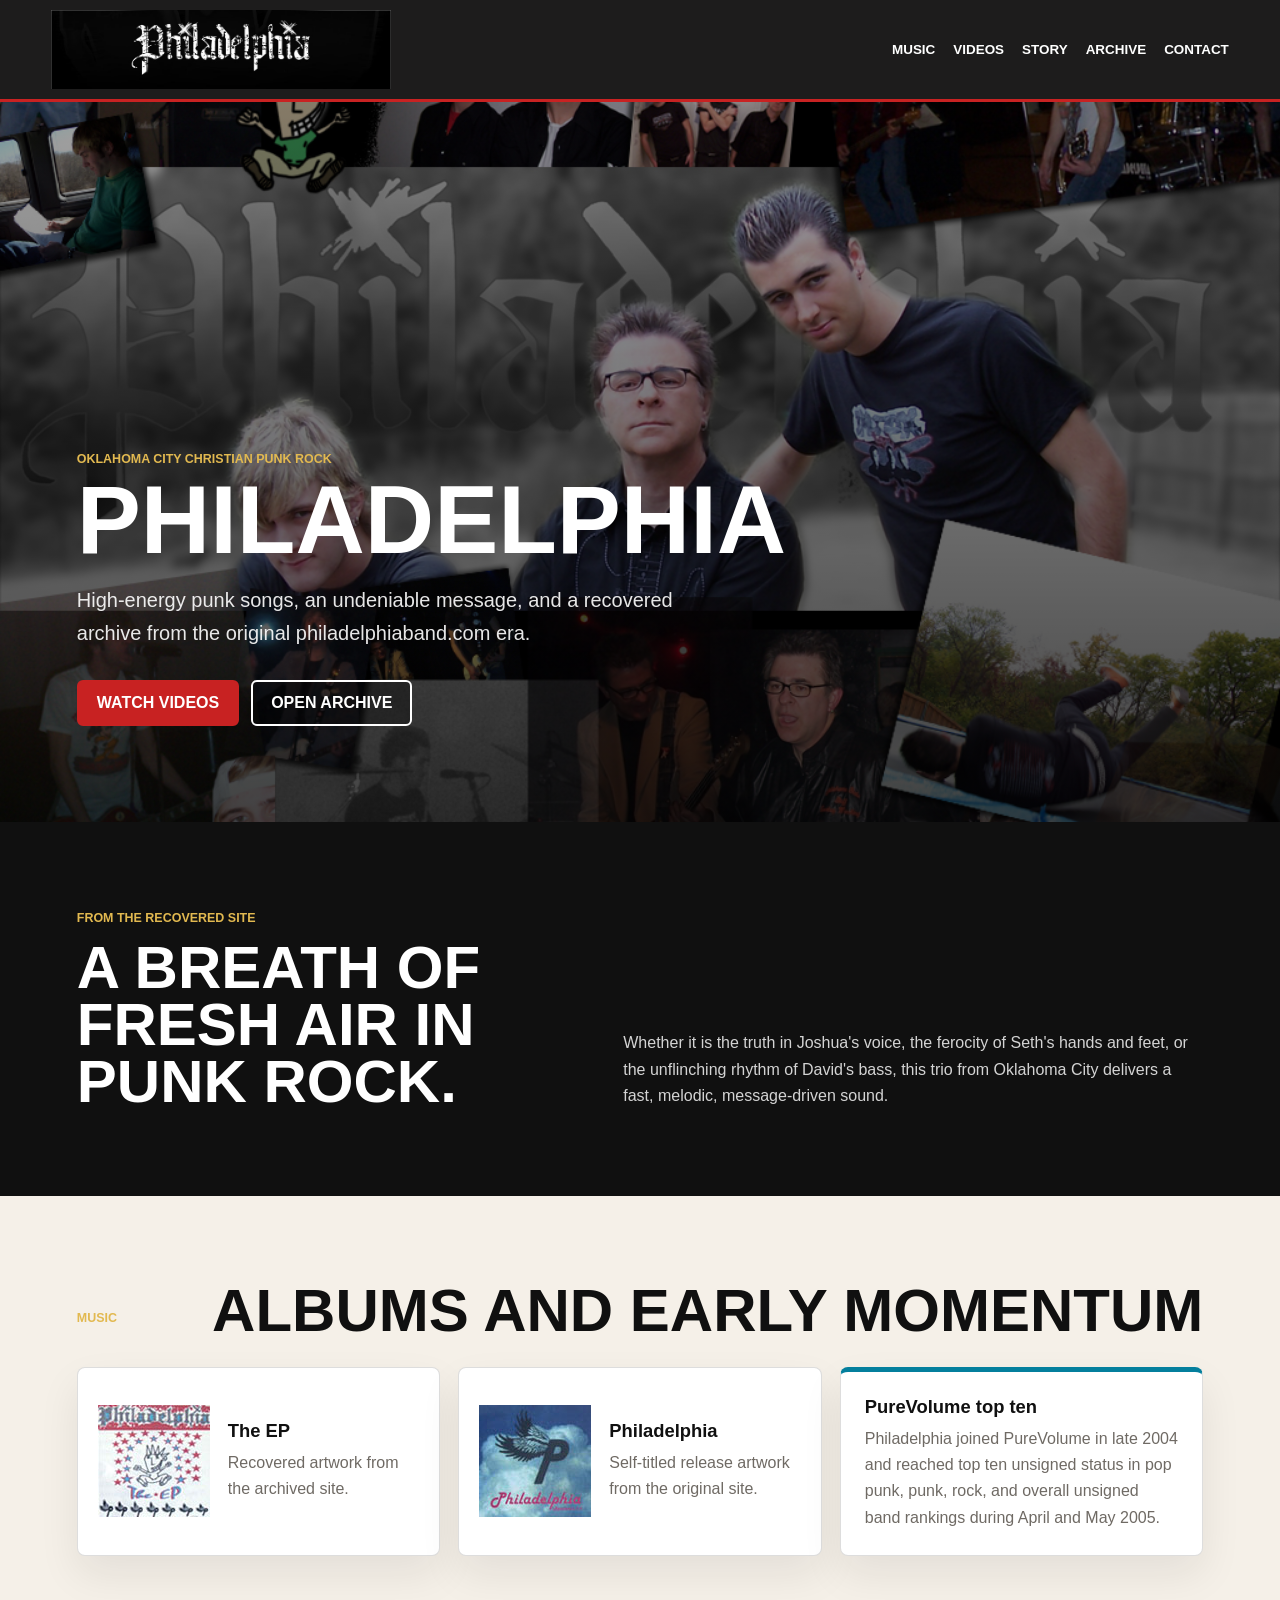
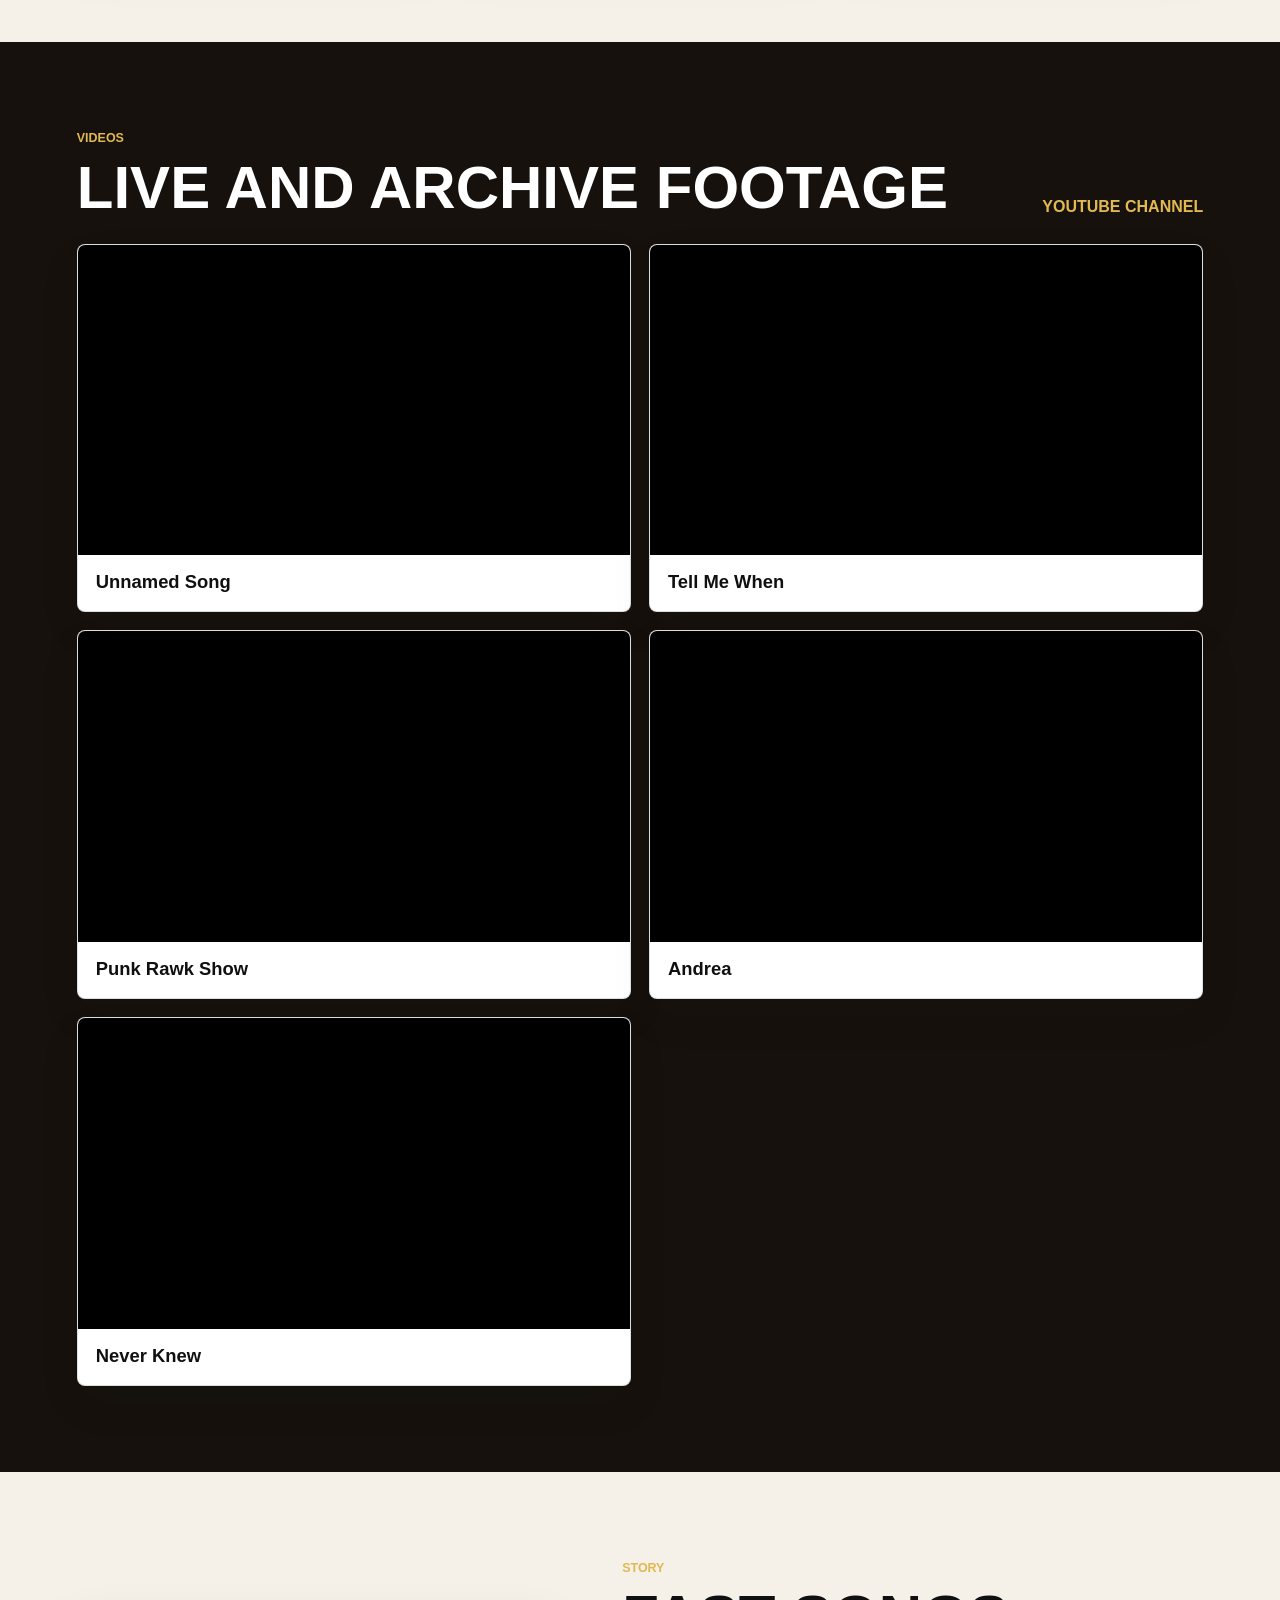
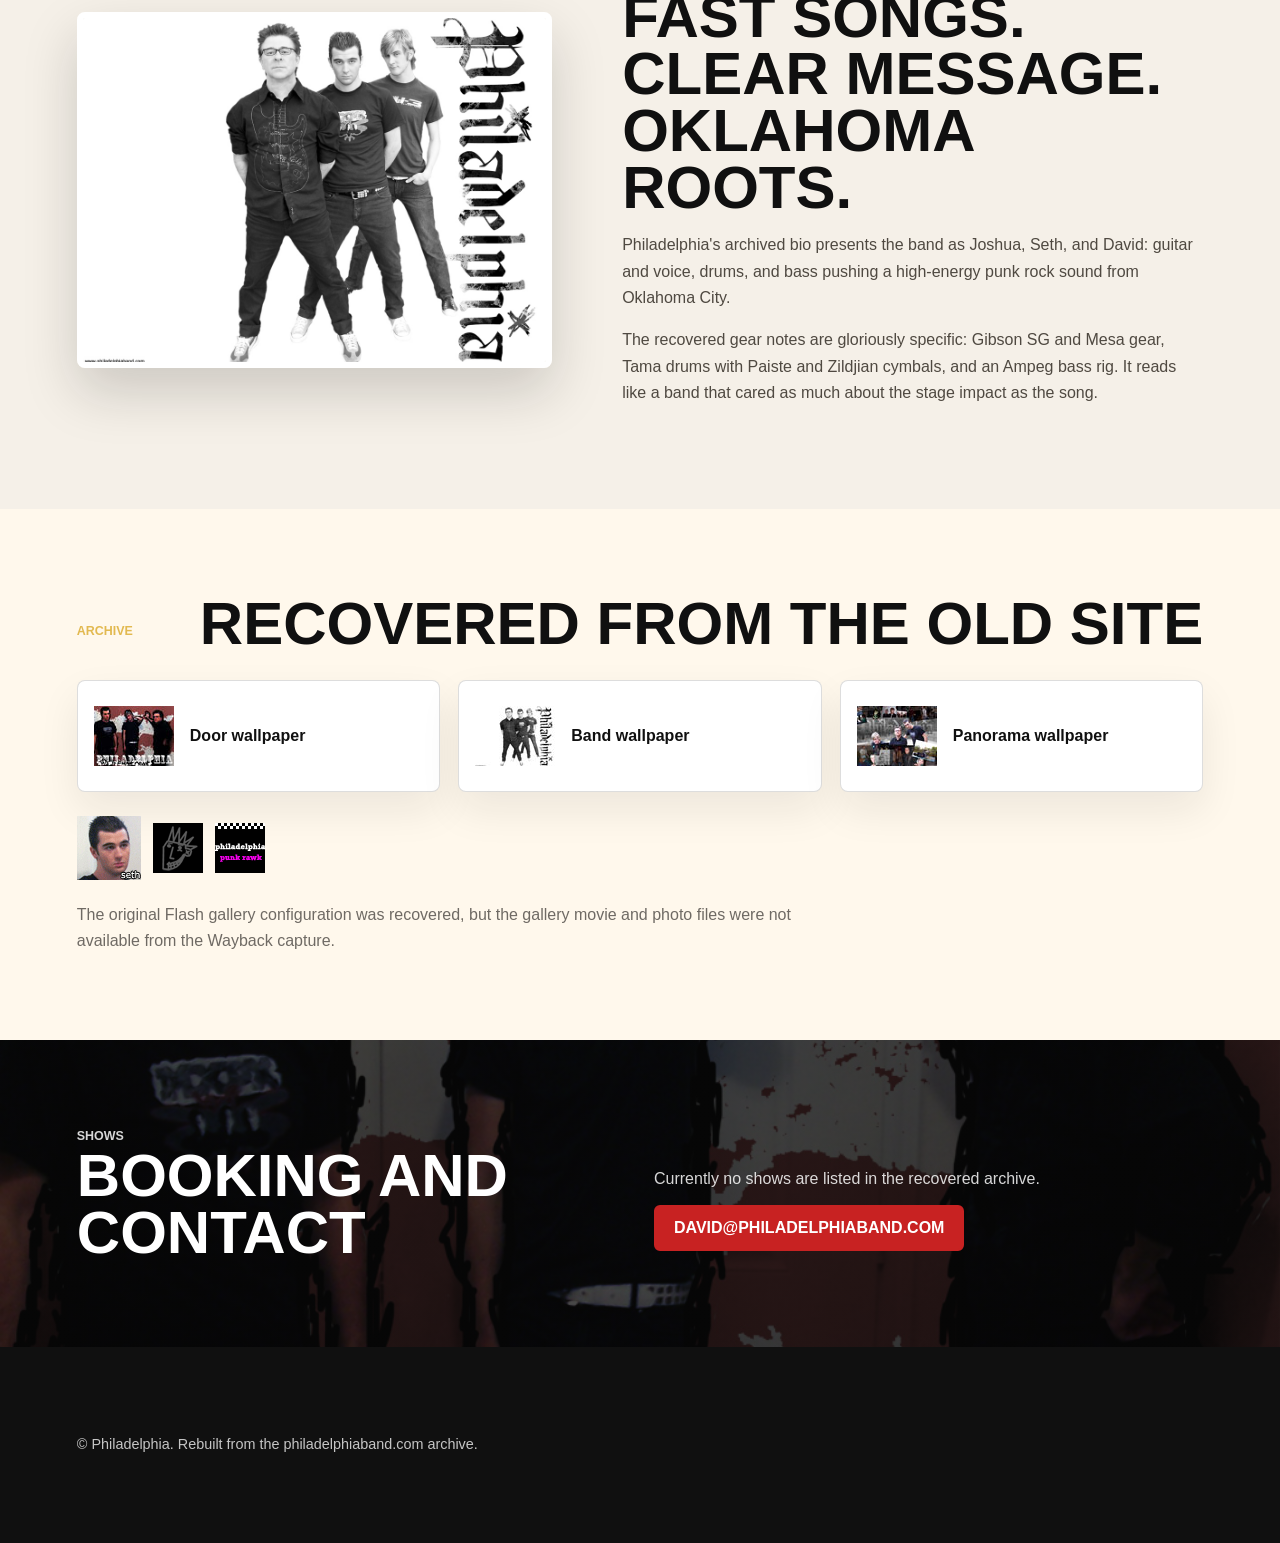
==== index.html @ af9327c1 "Build Philadelphia band website" ====
﻿<!doctype html>
<html lang="en">
<head>
  <meta charset="utf-8">
  <meta name="viewport" content="width=device-width, initial-scale=1">
  <title>Philadelphia | Christian Punk Rock</title>
  <meta name="description" content="Philadelphia is a Christian punk rock band from Oklahoma City. Watch videos, view archived photos, and connect for booking.">
  <link rel="icon" href="favicon.ico">
  <link rel="stylesheet" href="css/site.css">
</head>
<body>
  <header class="site-header">
    <a class="brand" href="#top" aria-label="Philadelphia home">
      <img src="logo.jpg" alt="Philadelphia">
    </a>
    <nav aria-label="Main navigation">
      <a href="#music">Music</a>
      <a href="#videos">Videos</a>
      <a href="#story">Story</a>
      <a href="#archive">Archive</a>
      <a href="#contact">Contact</a>
    </nav>
  </header>

  <main id="top">
    <section class="hero" aria-labelledby="hero-title">
      <div class="hero-copy">
        <p class="eyebrow">Oklahoma City Christian punk rock</p>
        <h1 id="hero-title">Philadelphia</h1>
        <p class="lede">High-energy punk songs, an undeniable message, and a recovered archive from the original philadelphiaband.com era.</p>
        <div class="hero-actions" aria-label="Featured links">
          <a class="button primary" href="https://youtube.com/@philadelphiaband?si=bLuJcoprElDefecb">Watch Videos</a>
          <a class="button secondary" href="#archive">Open Archive</a>
        </div>
      </div>
    </section>

    <section class="intro band">
      <div>
        <p class="eyebrow">From the recovered site</p>
        <h2>A breath of fresh air in punk rock.</h2>
      </div>
      <p>Whether it is the truth in Joshua's voice, the ferocity of Seth's hands and feet, or the unflinching rhythm of David's bass, this trio from Oklahoma City delivers a fast, melodic, message-driven sound.</p>
    </section>

    <section id="music" class="section">
      <div class="section-heading">
        <p class="eyebrow">Music</p>
        <h2>Albums and early momentum</h2>
      </div>
      <div class="music-layout">
        <article class="album">
          <img src="ep_cover.jpg" alt="The EP cover">
          <div>
            <h3>The EP</h3>
            <p>Recovered artwork from the archived site.</p>
          </div>
        </article>
        <article class="album">
          <img src="selftitled_cover.jpg" alt="Philadelphia self-titled cover">
          <div>
            <h3>Philadelphia</h3>
            <p>Self-titled release artwork from the original site.</p>
          </div>
        </article>
        <article class="note">
          <h3>PureVolume top ten</h3>
          <p>Philadelphia joined PureVolume in late 2004 and reached top ten unsigned status in pop punk, punk, rock, and overall unsigned band rankings during April and May 2005.</p>
        </article>
      </div>
    </section>

    <section id="videos" class="section videos">
      <div class="section-heading">
        <div>
          <p class="eyebrow">Videos</p>
          <h2>Live and archive footage</h2>
        </div>
        <a class="text-link" href="https://youtube.com/@philadelphiaband?si=bLuJcoprElDefecb">YouTube channel</a>
      </div>
      <div class="video-grid">
        <article class="video">
          <iframe title="Philadelphia - Unnamed song" src="https://www.youtube.com/embed/eqzivdTowpg" allowfullscreen loading="lazy"></iframe>
          <h3>Unnamed Song</h3>
        </article>
        <article class="video">
          <iframe title="Philadelphia - Tell Me When" src="https://www.youtube.com/embed/-tlFke6F1Cs" allowfullscreen loading="lazy"></iframe>
          <h3>Tell Me When</h3>
        </article>
        <article class="video">
          <iframe title="Philadelphia - Punk Rawk Show" src="https://www.youtube.com/embed/e-irtYB_-iQ" allowfullscreen loading="lazy"></iframe>
          <h3>Punk Rawk Show</h3>
        </article>
        <article class="video">
          <iframe title="Philadelphia - Andrea" src="https://www.youtube.com/embed/i7uMzNpDGR8" allowfullscreen loading="lazy"></iframe>
          <h3>Andrea</h3>
        </article>
        <article class="video">
          <iframe title="Philadelphia - Never Knew" src="https://www.youtube.com/embed/_enDAt-eFoM" allowfullscreen loading="lazy"></iframe>
          <h3>Never Knew</h3>
        </article>
      </div>
    </section>

    <section id="story" class="story">
      <div class="story-image">
        <img src="downloads/guys_1024x768.jpg" alt="Philadelphia band wallpaper">
      </div>
      <div class="story-copy">
        <p class="eyebrow">Story</p>
        <h2>Fast songs. Clear message. Oklahoma roots.</h2>
        <p>Philadelphia's archived bio presents the band as Joshua, Seth, and David: guitar and voice, drums, and bass pushing a high-energy punk rock sound from Oklahoma City.</p>
        <p>The recovered gear notes are gloriously specific: Gibson SG and Mesa gear, Tama drums with Paiste and Zildjian cymbals, and an Ampeg bass rig. It reads like a band that cared as much about the stage impact as the song.</p>
      </div>
    </section>

    <section id="archive" class="section archive">
      <div class="section-heading">
        <p class="eyebrow">Archive</p>
        <h2>Recovered from the old site</h2>
      </div>
      <div class="archive-grid">
        <a class="asset" href="downloads/door_1024x768.jpg">
          <img src="_images/door_thumb.jpg" alt="Door wallpaper thumbnail">
          <span>Door wallpaper</span>
        </a>
        <a class="asset" href="downloads/guys_1024x768.jpg">
          <img src="_images/guys_thumb.jpg" alt="Band wallpaper thumbnail">
          <span>Band wallpaper</span>
        </a>
        <a class="asset" href="downloads/pano_1024x768.jpg">
          <img src="_images/pano_thumb.jpg" alt="Panorama wallpaper thumbnail">
          <span>Panorama wallpaper</span>
        </a>
      </div>
      <div class="icons-strip" aria-label="Recovered buddy icons">
        <img src="downloads/punx2.gif" alt="Philadelphia band buddy icon">
        <img src="downloads/punx.gif" alt="Punx buddy icon">
        <img src="downloads/punx1.gif" alt="Punk rawk buddy icon">
      </div>
      <p class="archive-note">The original Flash gallery configuration was recovered, but the gallery movie and photo files were not available from the Wayback capture.</p>
    </section>

    <section id="contact" class="contact">
      <div>
        <p class="eyebrow">Shows</p>
        <h2>Booking and contact</h2>
      </div>
      <div class="contact-actions">
        <p>Currently no shows are listed in the recovered archive.</p>
        <a class="button primary" href="mailto:david@philadelphiaband.com">david@philadelphiaband.com</a>
      </div>
    </section>
  </main>

  <footer>
    <p>&copy; Philadelphia. Rebuilt from the philadelphiaband.com archive.</p>
  </footer>
</body>
</html>
---- css/site.css ----
﻿:root {
  --ink: #101010;
  --paper: #f5f0e8;
  --white: #ffffff;
  --muted: #6f6a64;
  --red: #c82222;
  --red-dark: #8b1515;
  --gold: #e2b950;
  --blue: #047f9d;
  --line: rgba(16, 16, 16, 0.14);
  color-scheme: light;
}

* {
  box-sizing: border-box;
}

html {
  scroll-behavior: smooth;
}

body {
  margin: 0;
  font-family: Arial, Helvetica, sans-serif;
  color: var(--ink);
  background: var(--paper);
  overflow-x: hidden;
}

img {
  display: block;
  max-width: 100%;
}

a {
  color: inherit;
}

.site-header {
  position: sticky;
  top: 0;
  z-index: 10;
  display: flex;
  align-items: center;
  justify-content: space-between;
  gap: 24px;
  min-height: 72px;
  padding: 10px clamp(18px, 4vw, 56px);
  color: var(--white);
  background: rgba(10, 10, 10, 0.92);
  border-bottom: 3px solid var(--red);
}

.brand {
  width: clamp(190px, 28vw, 340px);
  text-decoration: none;
}

.brand img {
  width: 100%;
  height: auto;
}

nav {
  display: flex;
  flex-wrap: wrap;
  justify-content: flex-end;
  gap: 6px 18px;
  font-size: 0.84rem;
  font-weight: 800;
  letter-spacing: 0;
  text-transform: uppercase;
}

nav a,
.text-link {
  text-decoration: none;
}

nav a:hover,
.text-link:hover {
  color: var(--gold);
}

.hero {
  min-height: min(720px, 82svh);
  display: grid;
  align-items: end;
  padding: clamp(44px, 8vw, 96px) clamp(20px, 6vw, 88px);
  color: var(--white);
  background:
    linear-gradient(rgba(0, 0, 0, 0.36), rgba(0, 0, 0, 0.74)),
    url("../downloads/pano_1024x768.jpg") center / cover no-repeat;
}

.hero-copy {
  max-width: 860px;
}

.eyebrow {
  margin: 0 0 10px;
  color: var(--gold);
  font-size: 0.78rem;
  font-weight: 900;
  letter-spacing: 0;
  text-transform: uppercase;
}

h3,
p {
  overflow-wrap: anywhere;
}

h1 {
  margin: 0;
  font-size: 6rem;
  line-height: 0.86;
  letter-spacing: 0;
  text-transform: uppercase;
}

h2 {
  margin: 0;
  font-size: 3.75rem;
  line-height: 0.95;
  letter-spacing: 0;
  text-transform: uppercase;
}

h3 {
  margin: 0;
  font-size: 1.15rem;
  letter-spacing: 0;
}

p {
  font-size: 1rem;
  line-height: 1.65;
}

.lede {
  max-width: 660px;
  margin: 22px 0 0;
  font-size: 1.25rem;
  color: rgba(255, 255, 255, 0.9);
}

.hero-actions,
.contact-actions {
  display: flex;
  flex-wrap: wrap;
  align-items: center;
  gap: 12px;
  margin-top: 30px;
}

.button {
  display: inline-flex;
  align-items: center;
  justify-content: center;
  min-height: 44px;
  padding: 12px 18px;
  border: 2px solid currentColor;
  border-radius: 6px;
  font-weight: 900;
  text-decoration: none;
  text-transform: uppercase;
}

.button.primary {
  color: var(--white);
  background: var(--red);
  border-color: var(--red);
}

.button.primary:hover {
  background: var(--red-dark);
  border-color: var(--red-dark);
}

.button.secondary {
  color: var(--white);
  background: rgba(0, 0, 0, 0.34);
}

.intro,
.section,
.story,
.contact,
footer {
  padding: clamp(44px, 7vw, 86px) clamp(20px, 6vw, 88px);
}

.intro {
  display: grid;
  grid-template-columns: minmax(0, 0.9fr) minmax(280px, 1.1fr);
  gap: clamp(28px, 6vw, 72px);
  align-items: end;
  color: var(--white);
  background: var(--ink);
}

.intro p:last-child {
  margin: 0;
  color: rgba(255, 255, 255, 0.82);
}

.section-heading {
  display: flex;
  align-items: end;
  justify-content: space-between;
  gap: 18px;
  margin-bottom: 28px;
}

.music-layout {
  display: grid;
  grid-template-columns: repeat(3, minmax(0, 1fr));
  gap: 18px;
}

.album,
.note,
.video,
.asset {
  border: 1px solid var(--line);
  border-radius: 8px;
  background: var(--white);
  box-shadow: 0 18px 40px rgba(20, 20, 20, 0.08);
}

.album {
  display: grid;
  grid-template-columns: 112px minmax(0, 1fr);
  gap: 18px;
  align-items: center;
  min-height: 152px;
  padding: 20px;
}

.album img {
  width: 112px;
  height: 112px;
}

.album p,
.note p {
  margin: 8px 0 0;
  color: var(--muted);
}

.note {
  padding: 24px;
  border-top: 5px solid var(--blue);
}

.videos {
  color: var(--white);
  background: #16110d;
}

.videos .text-link {
  color: var(--gold);
  font-weight: 900;
  text-transform: uppercase;
}

.video-grid {
  display: grid;
  grid-template-columns: repeat(2, minmax(0, 1fr));
  gap: 18px;
}

.video {
  overflow: hidden;
  color: var(--ink);
}

.video iframe {
  display: block;
  width: 100%;
  aspect-ratio: 16 / 9;
  border: 0;
  background: #000;
}

.video h3 {
  padding: 16px 18px 18px;
}

.story {
  display: grid;
  grid-template-columns: minmax(260px, 0.9fr) minmax(280px, 1.1fr);
  gap: clamp(28px, 6vw, 70px);
  align-items: center;
}

.story-image img {
  width: 100%;
  aspect-ratio: 4 / 3;
  object-fit: cover;
  border-radius: 8px;
  border: 6px solid var(--white);
  box-shadow: 0 24px 54px rgba(20, 20, 20, 0.18);
}

.story-copy p:not(.eyebrow) {
  color: #4f4941;
}

.archive {
  background: #fff8ec;
}

.archive-grid {
  display: grid;
  grid-template-columns: repeat(3, minmax(0, 1fr));
  gap: 18px;
}

.asset {
  display: flex;
  align-items: center;
  gap: 16px;
  min-height: 112px;
  padding: 16px;
  font-weight: 900;
  text-decoration: none;
}

.asset:hover {
  border-color: var(--red);
}

.asset img {
  width: 80px;
  height: 60px;
  object-fit: cover;
}

.icons-strip {
  display: flex;
  align-items: center;
  gap: 12px;
  margin-top: 24px;
}

.icons-strip img {
  width: 50px;
  height: 50px;
  image-rendering: auto;
}

.icons-strip img:first-child {
  width: 64px;
  height: 64px;
}

.archive-note {
  max-width: 760px;
  margin: 22px 0 0;
  color: var(--muted);
}

.contact {
  display: grid;
  grid-template-columns: minmax(0, 1fr) minmax(280px, 1fr);
  gap: 28px;
  align-items: center;
  color: var(--white);
  background:
    linear-gradient(rgba(8, 8, 8, 0.74), rgba(8, 8, 8, 0.74)),
    url("../downloads/door_1024x768.jpg") center / cover no-repeat;
}

.contact p {
  margin: 0;
  color: rgba(255, 255, 255, 0.84);
}

footer {
  color: rgba(255, 255, 255, 0.76);
  background: var(--ink);
}

footer p {
  margin: 0;
  font-size: 0.9rem;
}

@media (max-width: 900px) {
  h1 {
    font-size: 4.5rem;
  }

  h2 {
    font-size: 2.75rem;
  }

  .site-header,
  .section-heading {
    align-items: flex-start;
    flex-direction: column;
  }

  nav {
    justify-content: flex-start;
  }

  .intro,
  .story,
  .contact,
  .music-layout,
  .archive-grid {
    grid-template-columns: 1fr;
  }

  .video-grid {
    grid-template-columns: 1fr;
  }

  .hero {
    min-height: 560px;
  }
}

@media (max-width: 560px) {
  h1 {
    font-size: 2.55rem;
  }

  h2 {
    font-size: 1.55rem;
  }

  .lede {
    max-width: 28ch;
    font-size: 1rem;
  }

  .site-header {
    position: static;
    padding: 10px 16px;
  }

  nav {
    gap: 6px 12px;
    font-size: 0.8rem;
  }

  .brand {
    width: min(100%, 300px);
  }

  .album,
  .asset {
    grid-template-columns: 1fr;
    align-items: start;
  }

  .album {
    display: block;
  }

  .album img {
    margin-bottom: 16px;
  }

  .asset {
    display: grid;
  }

  .button {
    width: 100%;
  }
}
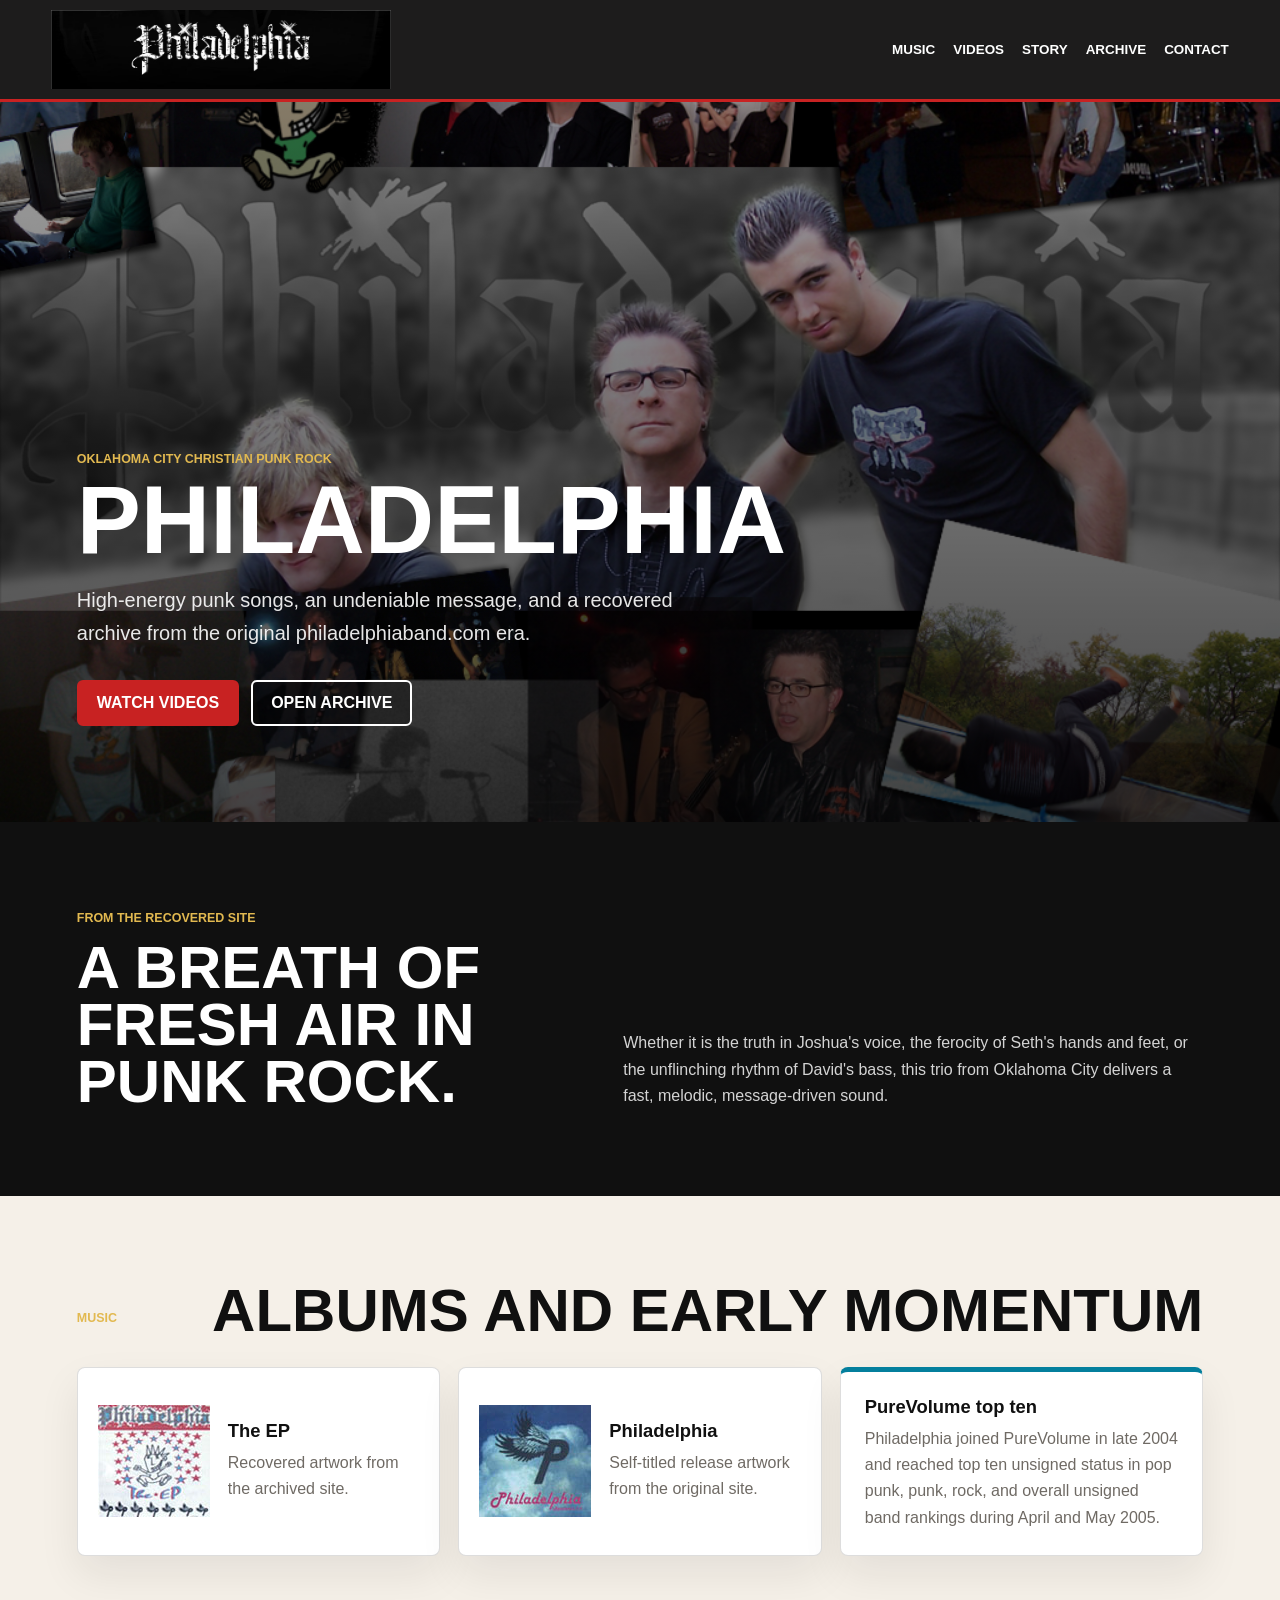
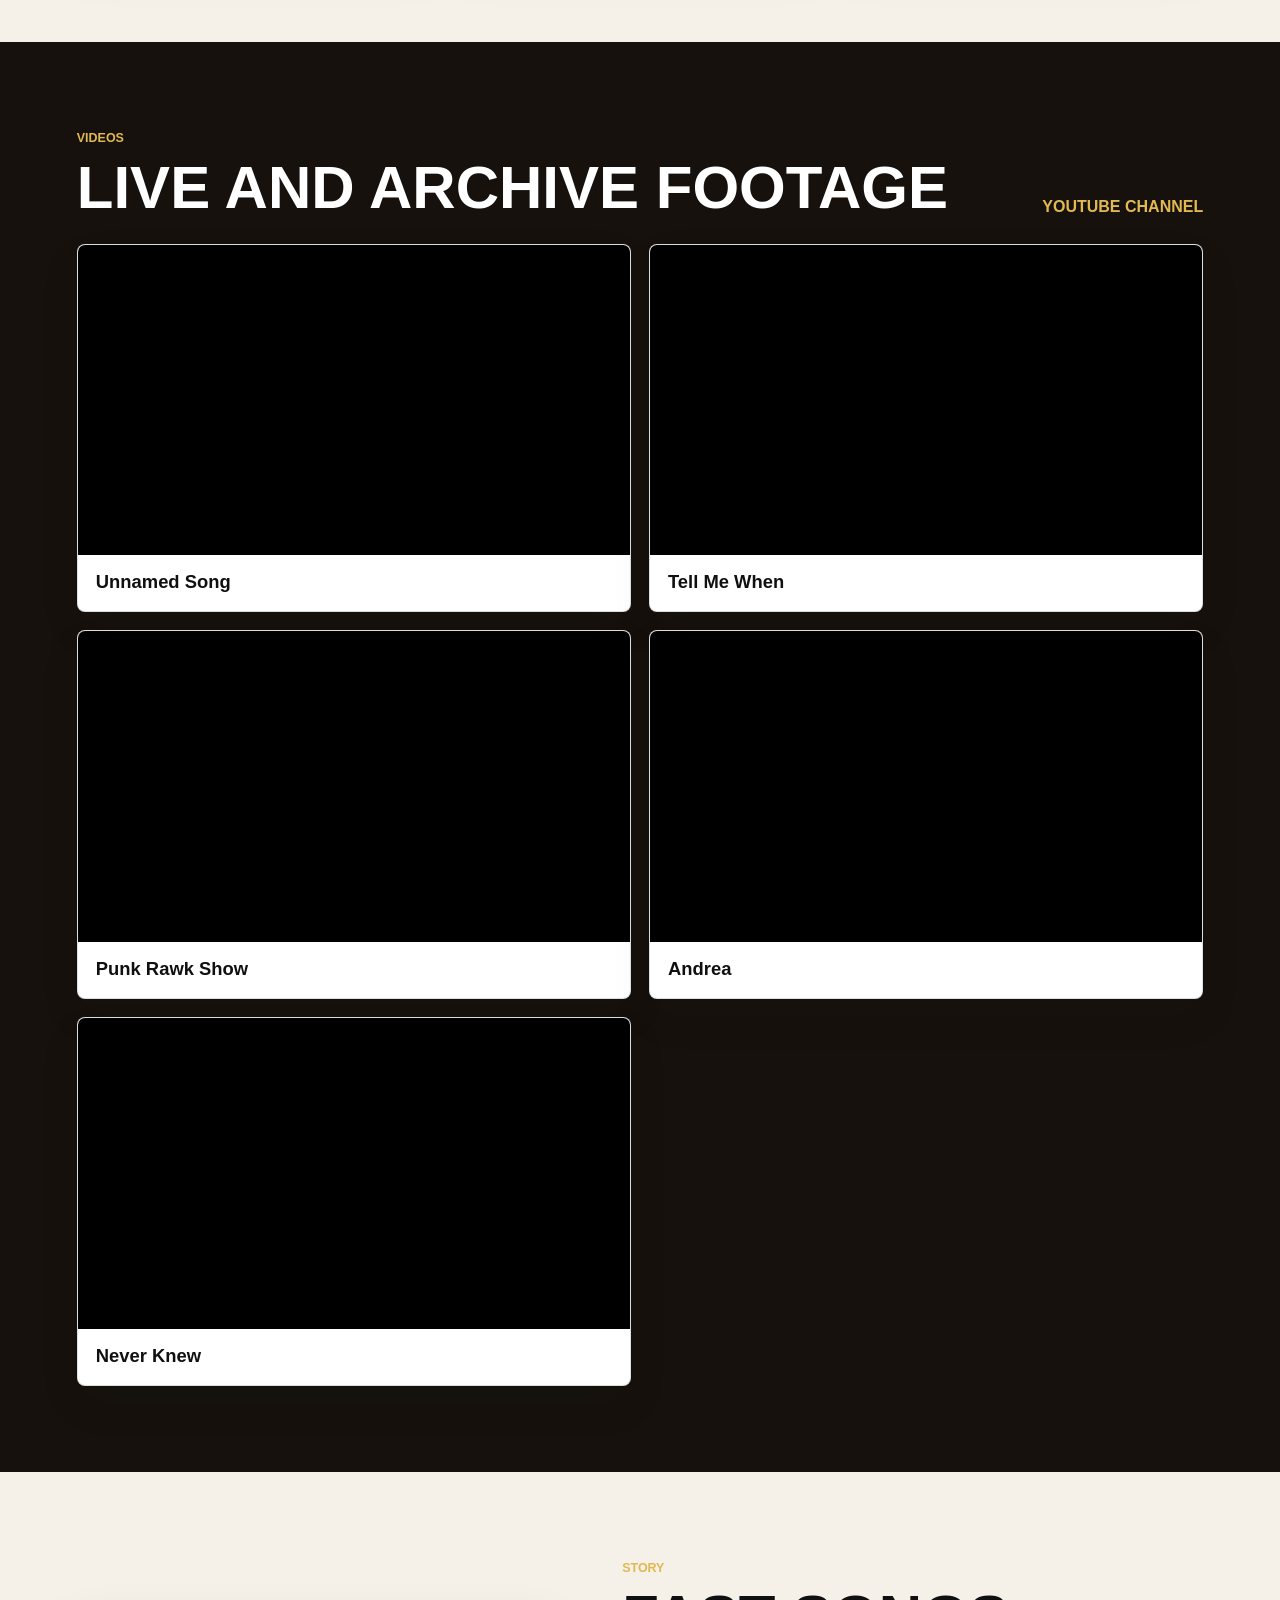
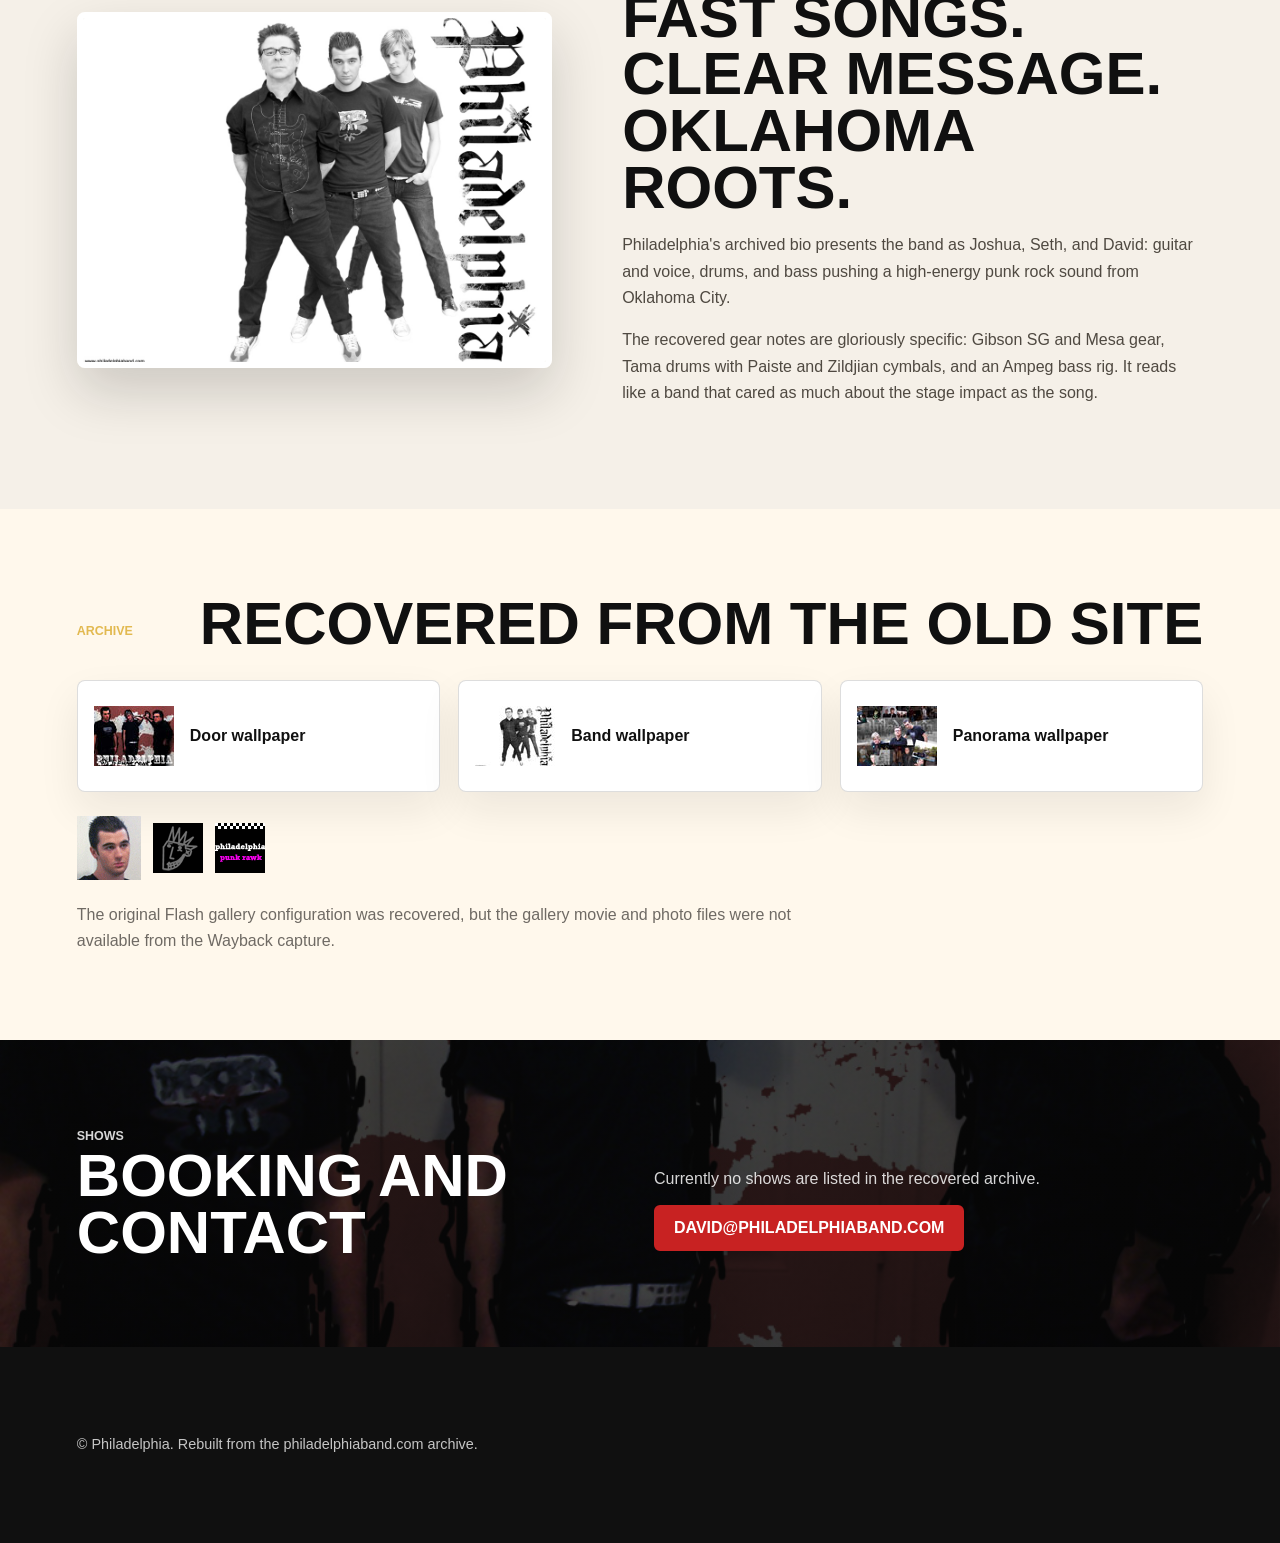
==== commit 0f2c3a66: "Add the Google Analytics 4 tag to every HTML page. Load the standard async gtag.js snippet for G-EL8" ====
--- a/index.html
+++ b/index.html
@@ -1,6 +1,15 @@
 ﻿<!doctype html>
 <html lang="en">
 <head>
+  <!-- Google tag (gtag.js) -->
+  <script async src="https://www.googletagmanager.com/gtag/js?id=G-EL8NYM6KD3"></script>
+  <script>
+    window.dataLayer = window.dataLayer || [];
+    function gtag(){dataLayer.push(arguments);}
+    gtag('js', new Date());
+
+    gtag('config', 'G-EL8NYM6KD3');
+  </script>
   <meta charset="utf-8">
   <meta name="viewport" content="width=device-width, initial-scale=1">
   <title>Philadelphia | Christian Punk Rock</title>
